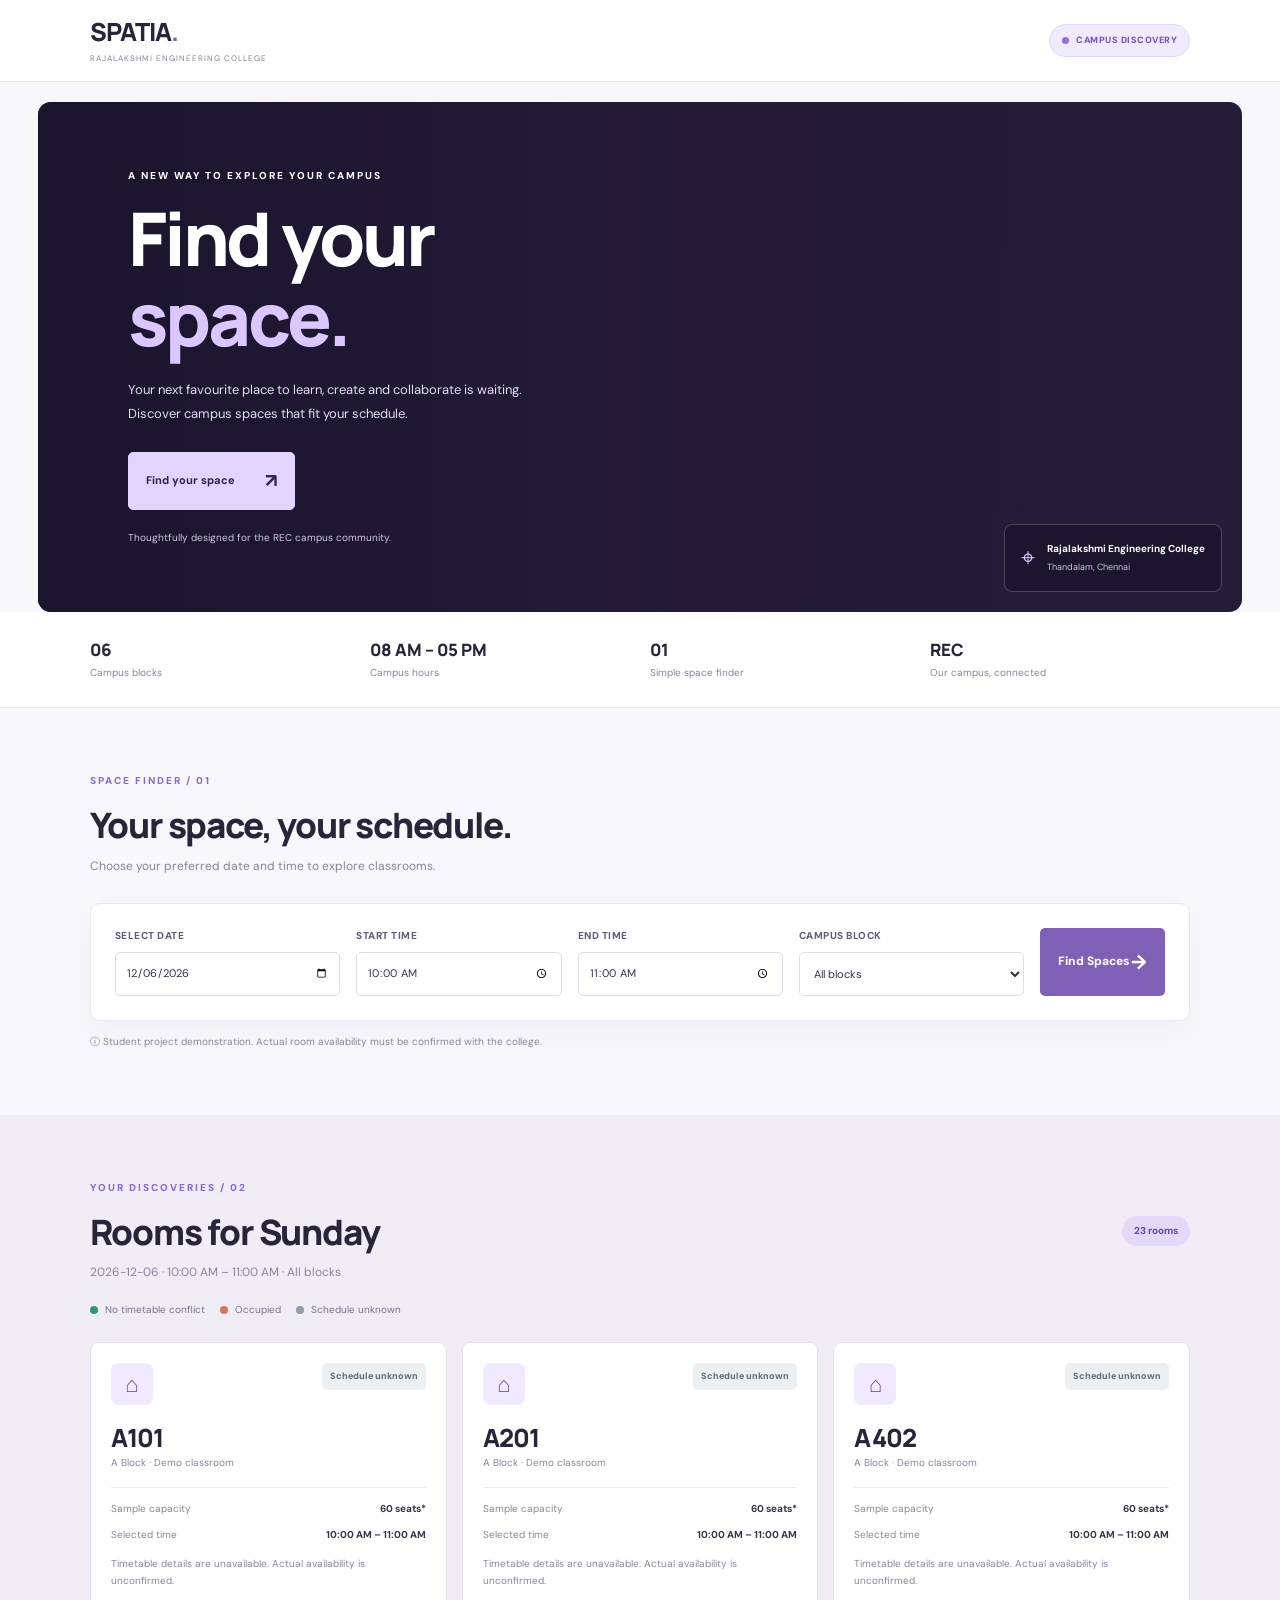
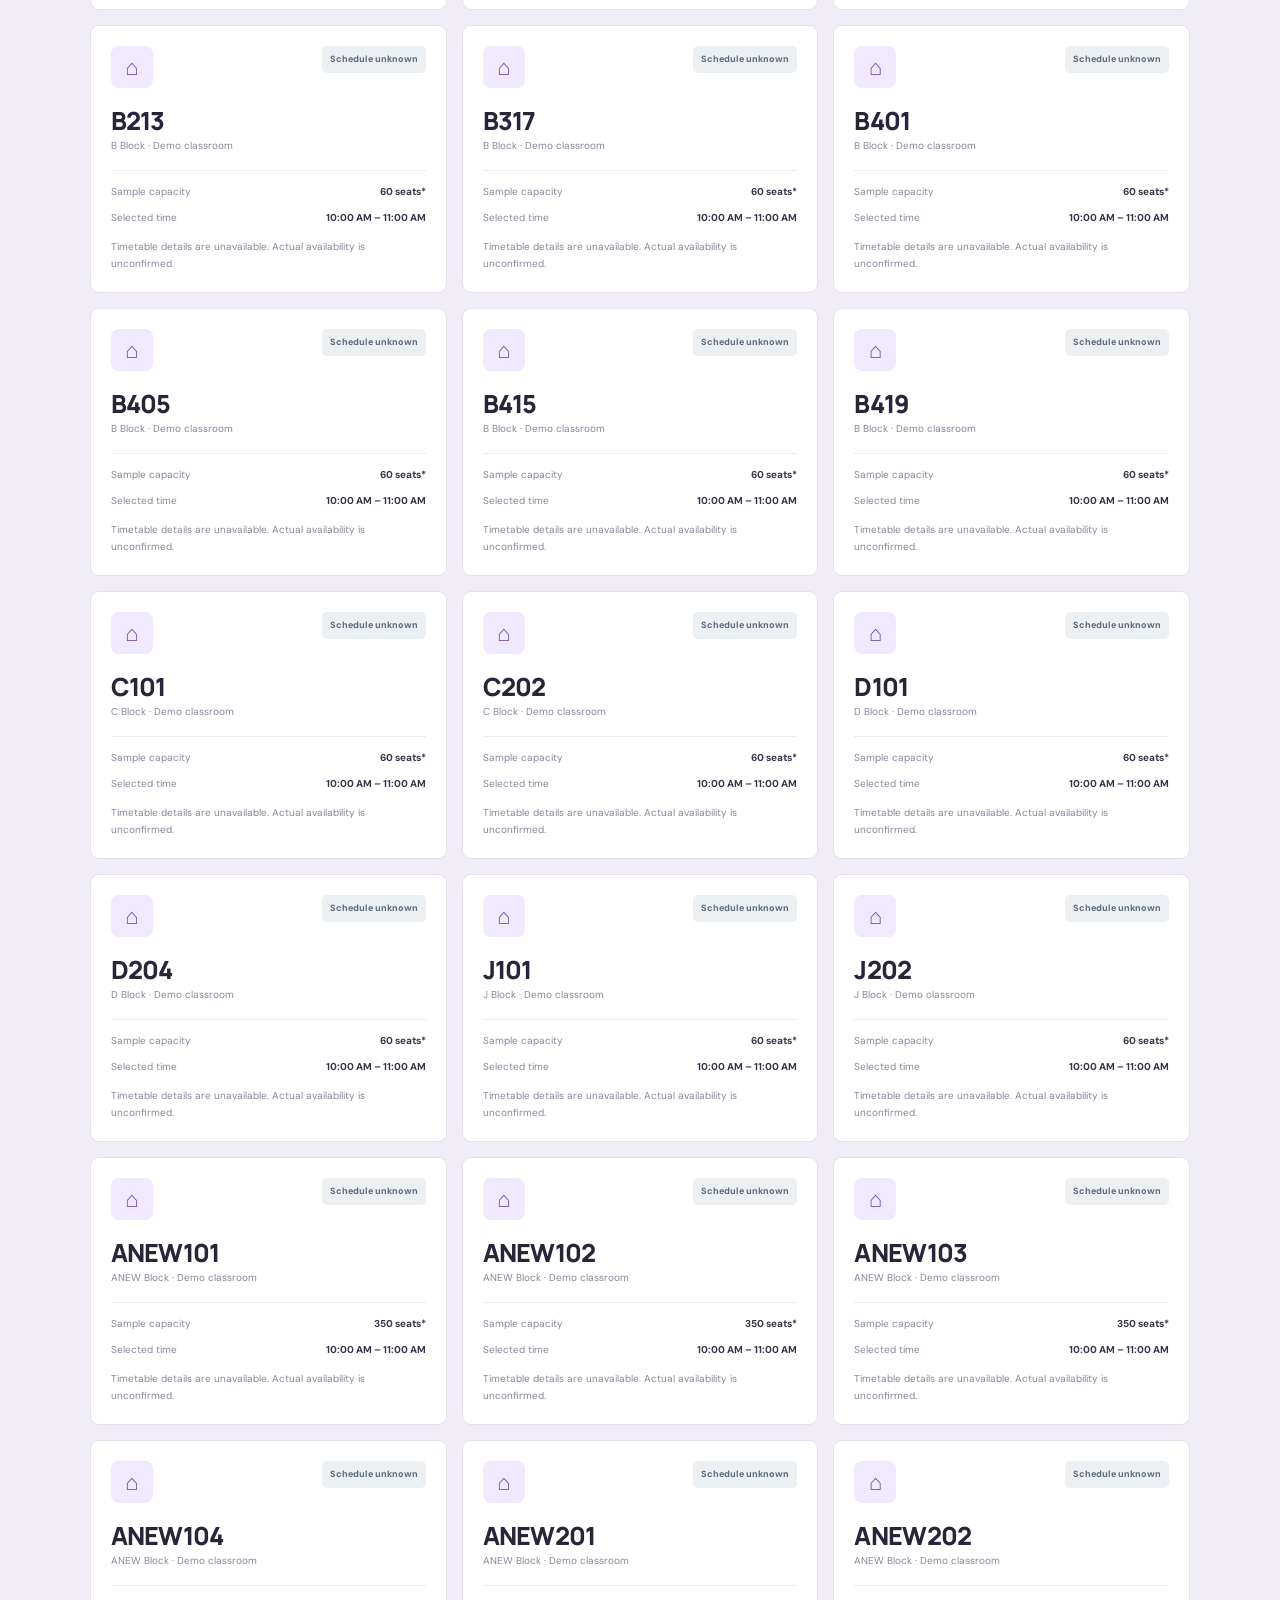
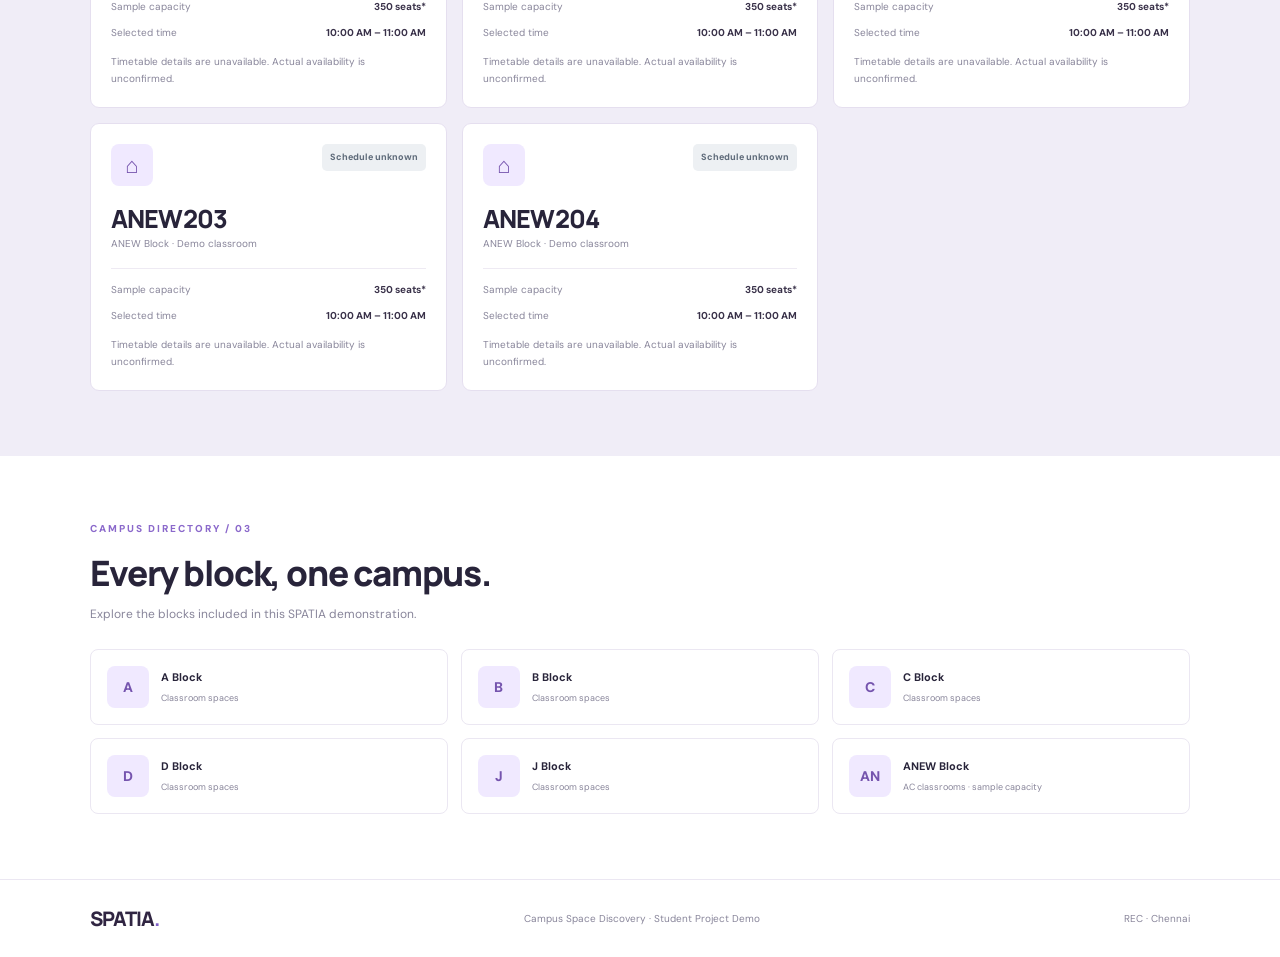
==== index.html @ 3a474bd8 "Add files via upload" ====
<!DOCTYPE html>
<html lang="en">
<head>
  <meta charset="UTF-8">
  <meta name="viewport" content="width=device-width, initial-scale=1.0">
  <meta name="theme-color" content="#17132b">
  <title>SPATIA | REC Campus Space Discovery</title>

  <link rel="preconnect" href="https://fonts.googleapis.com">
  <link rel="preconnect" href="https://fonts.gstatic.com" crossorigin>
  <link href="https://fonts.googleapis.com/css2?family=DM+Sans:wght@400;500;600;700;800&family=Manrope:wght@400;500;600;700;800&display=swap" rel="stylesheet">

  <link rel="stylesheet" href="./style.css">
  <script src="./script.js" defer></script>
</head>
<body>

  <header class="navbar">
    <a href="#" class="brand">
      <img src="./images/logo.png" alt="REC Logo" class="logo"
           onerror="this.style.display='none'">
      <div>
        <strong>SPATIA<span>.</span></strong>
        <small>RAJALAKSHMI ENGINEERING COLLEGE</small>
      </div>
    </a>
    <span class="demo-badge"><i></i> CAMPUS DISCOVERY</span>
  </header>

  <main>
    <section class="hero">
      <div class="hero-shade"></div>

      <div class="hero-content">
        <p class="eyebrow">A NEW WAY TO EXPLORE YOUR CAMPUS</p>

        <h1>Find your<br><span>space.</span></h1>

        <p class="hero-text">
          Your next favourite place to learn, create and collaborate
          is waiting. Discover campus spaces that fit your schedule.
        </p>

        <a class="hero-button" href="#finder">
          Find your space <span>↗</span>
        </a>

        <p class="hero-caption">
          Thoughtfully designed for the REC campus community.
        </p>
      </div>

      <div class="campus-label">
        <span class="pin">⌖</span>
        <div>
          <strong>Rajalakshmi Engineering College</strong>
          <small>Thandalam, Chennai</small>
        </div>
      </div>
    </section>

    <section class="stats">
      <div>
        <strong>06</strong>
        <span>Campus blocks</span>
      </div>
      <div>
        <strong>08 AM – 05 PM</strong>
        <span>Campus hours</span>
      </div>
      <div>
        <strong>01</strong>
        <span>Simple space finder</span>
      </div>
      <div>
        <strong>REC</strong>
        <span>Our campus, connected</span>
      </div>
    </section>

    <section class="section" id="finder">
      <div class="section-heading">
        <p class="eyebrow purple">SPACE FINDER / 01</p>
        <h2>Your space, your schedule.</h2>
        <p>Choose your preferred date and time to explore classrooms.</p>
      </div>

      <form id="searchForm" class="search-panel">
        <div class="field">
          <label for="searchDate">SELECT DATE</label>
          <input id="searchDate" type="date" required>
        </div>

        <div class="field">
          <label for="startTime">START TIME</label>
          <input id="startTime" type="time" value="10:00" required>
        </div>

        <div class="field">
          <label for="endTime">END TIME</label>
          <input id="endTime" type="time" value="11:00" required>
        </div>

        <div class="field">
          <label for="blockFilter">CAMPUS BLOCK</label>
          <select id="blockFilter">
            <option value="Any">All blocks</option>
            <option value="A">A Block</option>
            <option value="B">B Block</option>
            <option value="C">C Block</option>
            <option value="D">D Block</option>
            <option value="J">J Block</option>
            <option value="ANEW">ANEW Block</option>
          </select>
        </div>

        <button class="search-button" type="submit">
          Find Spaces <span>→</span>
        </button>
      </form>

      <p class="info-note">
        ⓘ Student project demonstration. Actual room availability
        must be confirmed with the college.
      </p>
    </section>

    <section class="section results-section" id="results">
      <div class="results-heading">
        <div>
          <p class="eyebrow purple">YOUR DISCOVERIES / 02</p>
          <h2 id="resultsTitle">Explore campus rooms</h2>
          <p id="resultsSubtitle">Select your preferred time to search.</p>
        </div>

        <span class="result-count" id="roomCount">0 rooms</span>
      </div>

      <div class="legend">
        <span><i class="dot free"></i> No timetable conflict</span>
        <span><i class="dot busy"></i> Occupied</span>
        <span><i class="dot unknown"></i> Schedule unknown</span>
      </div>

      <div class="room-grid" id="roomsGrid">
        <div class="empty-state">
          <span>⌕</span>
          <h3>Your next study spot starts here.</h3>
          <p>Choose a date and time to discover campus rooms.</p>
        </div>
      </div>
    </section>

    <section class="section directory">
      <p class="eyebrow purple">CAMPUS DIRECTORY / 03</p>
      <h2>Every block, one campus.</h2>
      <p class="directory-text">
        Explore the blocks included in this SPATIA demonstration.
      </p>

      <div class="block-grid">
        <div class="block-card">
          <span>A</span>
          <div><strong>A Block</strong><small>Classroom spaces</small></div>
        </div>
        <div class="block-card">
          <span>B</span>
          <div><strong>B Block</strong><small>Classroom spaces</small></div>
        </div>
        <div class="block-card">
          <span>C</span>
          <div><strong>C Block</strong><small>Classroom spaces</small></div>
        </div>
        <div class="block-card">
          <span>D</span>
          <div><strong>D Block</strong><small>Classroom spaces</small></div>
        </div>
        <div class="block-card">
          <span>J</span>
          <div><strong>J Block</strong><small>Classroom spaces</small></div>
        </div>
        <div class="block-card">
          <span>AN</span>
          <div>
            <strong>ANEW Block</strong>
            <small>AC classrooms · sample capacity</small>
          </div>
        </div>
      </div>
    </section>
  </main>

  <footer class="footer">
    <a href="#" class="footer-brand">SPATIA<span>.</span></a>
    <p>Campus Space Discovery · Student Project Demo</p>
    <span>REC · Chennai</span>
  </footer>

</body>
</html>
---- style.css ----
:root {
  --purple: #cdb4ff;
  --purple-dark: #8060c8;
  --ink: #28243a;
  --muted: #88859a;
  --line: #ebe7f2;
  --paper: #f8f7fb;
  --dark: #201a34;
}

* {
  box-sizing: border-box;
  margin: 0;
  padding: 0;
}

html {
  scroll-behavior: smooth;
  scroll-padding-top: 20px;
}

body {
  font-family: "DM Sans", sans-serif;
  color: var(--ink);
  background: var(--paper);
  line-height: 1.6;
}

a {
  color: inherit;
  text-decoration: none;
}

button, input, select {
  font: inherit;
}

.navbar {
  min-height: 82px;
  padding: 14px 7%;
  display: flex;
  align-items: center;
  justify-content: space-between;
  gap: 15px;
  background: white;
  border-bottom: 1px solid var(--line);
}

.brand {
  display: flex;
  align-items: center;
  gap: 12px;
}

.logo {
  width: 48px;
  height: 48px;
  object-fit: contain;
}

.brand strong {
  display: block;
  font: 800 25px "Manrope", sans-serif;
  letter-spacing: -1px;
  line-height: 1.2;
}

.brand strong span,
.footer-brand span {
  color: var(--purple-dark);
}

.brand small {
  display: block;
  margin-top: 5px;
  color: var(--muted);
  font-size: 8px;
  letter-spacing: 1px;
}

.demo-badge {
  display: flex;
  align-items: center;
  gap: 7px;
  padding: 8px 12px;
  color: #7353b5;
  background: #f1ebff;
  border: 1px solid #e2d5ff;
  border-radius: 30px;
  font-size: 9px;
  font-weight: 800;
  letter-spacing: .5px;
}

.demo-badge i {
  width: 7px;
  height: 7px;
  background: #9270dc;
  border-radius: 50%;
}

.hero {
  position: relative;
  isolation: isolate;
  overflow: hidden;
  display: flex;
  align-items: center;
  min-height: 510px;
  margin: 20px 3% 0;
  padding: 60px 7%;
  color: white;
  background-color: #28203d;
  background-image: url("./images/rec-campus.jpg");
  background-size: cover;
  background-position: center;
  background-repeat: no-repeat;
  border-radius: 13px;
}

.hero-shade {
  position: absolute;
  inset: 0;
  z-index: -1;
  background:
    linear-gradient(
      90deg,
      rgba(26, 20, 44, .96),
      rgba(35, 25, 55, .78) 55%,
      rgba(27, 21, 44, .30)
    );
}

.hero-content {
  max-width: 600px;
  animation: appear .65s ease both;
}

.eyebrow {
  margin-bottom: 14px;
  font-size: 10px;
  font-weight: 800;
  letter-spacing: 2px;
}

.purple {
  color: #8b69cb;
}

.hero h1 {
  font: 800 clamp(45px, 6vw, 74px)/1.08 "Manrope", sans-serif;
  letter-spacing: -3px;
}

.hero h1 span {
  color: #dcc6ff;
}

.hero-text {
  max-width: 440px;
  margin-top: 20px;
  color: #e3dcec;
  font-size: 13px;
  line-height: 1.9;
}

.hero-button {
  display: inline-flex;
  align-items: center;
  justify-content: space-between;
  gap: 30px;
  margin-top: 25px;
  padding: 13px 17px;
  color: #33234f;
  background: #e3d3ff;
  border: 1px solid #e3d3ff;
  border-radius: 5px;
  font-size: 11px;
  font-weight: 800;
  transition: .2s;
}

.hero-button:hover {
  background: #f1eaff;
  transform: translateY(-2px);
}

.hero-button span {
  font-size: 19px;
}

.hero-caption {
  margin-top: 20px;
  color: #d0c5df;
  font-size: 10px;
}

.campus-label {
  position: absolute;
  right: 20px;
  bottom: 20px;
  display: flex;
  align-items: center;
  gap: 12px;
  padding: 13px 16px;
  background: rgba(27, 21, 43, .84);
  border: 1px solid #ffffff35;
  border-radius: 8px;
  backdrop-filter: blur(8px);
}

.pin {
  color: #dcc6ff;
  font-size: 25px;
}

.campus-label strong,
.campus-label small {
  display: block;
}

.campus-label strong {
  font-size: 10px;
}

.campus-label small {
  margin-top: 3px;
  color: #d0c5df;
  font-size: 9px;
}

.stats {
  display: grid;
  grid-template-columns: repeat(4, 1fr);
  gap: 20px;
  padding: 26px 7%;
  background: white;
  border-bottom: 1px solid var(--line);
}

.stats div {
  display: flex;
  flex-direction: column;
}

.stats strong {
  font: 800 17px "Manrope", sans-serif;
}

.stats div span {
  margin-top: 4px;
  color: var(--muted);
  font-size: 10px;
}

.section {
  padding: 65px 7%;
}

.section-heading h2,
.results-heading h2,
.directory h2 {
  font: 800 clamp(25px, 3vw, 35px)/1.3 "Manrope", sans-serif;
  letter-spacing: -1.2px;
}

.section-heading > p:last-child,
.results-heading > div > p:last-child,
.directory-text {
  margin-top: 8px;
  color: var(--muted);
  font-size: 12px;
}

.search-panel {
  display: grid;
  grid-template-columns: repeat(4, minmax(0, 1fr));
  gap: 16px;
  margin-top: 27px;
  padding: 24px;
  background: white;
  border: 1px solid var(--line);
  border-radius: 10px;
  box-shadow: 0 10px 30px #32214d08;
}

.field {
  display: flex;
  flex-direction: column;
  gap: 8px;
  min-width: 0;
}

.field label {
  color: #655a78;
  font-size: 10px;
  font-weight: 800;
  letter-spacing: .5px;
}

.field input,
.field select {
  width: 100%;
  min-width: 0;
  height: 44px;
  padding: 0 10px;
  color: #393149;
  background: white;
  border: 1px solid #e2dbea;
  border-radius: 5px;
  outline: none;
  font-size: 11px;
}

.field input:focus,
.field select:focus {
  border-color: #9d7bd8;
  box-shadow: 0 0 0 3px #9d7bd81c;
}

.search-button {
  grid-column: 1 / -1;
  display: flex;
  align-items: center;
  justify-content: space-between;
  min-height: 46px;
  padding: 0 18px;
  color: white;
  background: #8060b7;
  border: none;
  border-radius: 5px;
  cursor: pointer;
  font-size: 12px;
  font-weight: 800;
  transition: .2s;
}

.search-button:hover {
  background: #68499f;
}

.search-button span {
  font-size: 20px;
}

.info-note {
  margin-top: 13px;
  color: var(--muted);
  font-size: 10px;
}

.results-section {
  background: #f0edf7;
}

.results-heading {
  display: flex;
  align-items: center;
  justify-content: space-between;
  gap: 18px;
}

.result-count {
  flex-shrink: 0;
  padding: 7px 12px;
  color: #68499f;
  background: #e3d8f7;
  border-radius: 25px;
  font-size: 10px;
  font-weight: 800;
}

.legend {
  display: flex;
  flex-wrap: wrap;
  gap: 15px;
  margin-top: 20px;
  color: #777187;
  font-size: 10px;
}

.legend span {
  display: flex;
  align-items: center;
  gap: 7px;
}

.dot {
  width: 8px;
  height: 8px;
  border-radius: 50%;
}

.dot.free { background: #2b9a72; }
.dot.busy { background: #d57956; }
.dot.unknown { background: #929dab; }

.room-grid {
  display: grid;
  grid-template-columns: repeat(3, minmax(0, 1fr));
  gap: 15px;
  margin-top: 24px;
}

.room-card {
  padding: 20px;
  background: white;
  border: 1px solid #e5dfef;
  border-radius: 9px;
  animation: appear .3s ease both;
  transition: .2s;
}

.room-card:hover {
  transform: translateY(-3px);
  box-shadow: 0 12px 28px #32214d10;
}

.room-card-top {
  display: flex;
  align-items: flex-start;
  justify-content: space-between;
  gap: 8px;
}

.room-icon {
  display: grid;
  place-items: center;
  width: 42px;
  height: 42px;
  color: #7554ae;
  background: #f0e9ff;
  border-radius: 8px;
  font-size: 22px;
}

.room-code {
  margin-top: 15px;
  font: 800 25px "Manrope", sans-serif;
  letter-spacing: -.7px;
}

.room-block {
  color: var(--muted);
  font-size: 10px;
}

.status-pill {
  display: inline-flex;
  padding: 6px 8px;
  border-radius: 5px;
  font-size: 9px;
  font-weight: 800;
}

.status-pill.free {
  color: #24744b;
  background: #e7f6ec;
}

.status-pill.busy {
  color: #a84e2b;
  background: #fff0e9;
}

.status-pill.unknown {
  color: #5f6b7a;
  background: #edf0f3;
}

.room-divider {
  height: 1px;
  margin: 16px 0 13px;
  background: #eeeaf3;
}

.room-meta {
  display: flex;
  justify-content: space-between;
  gap: 8px;
  color: var(--muted);
  font-size: 10px;
}

.room-meta strong {
  color: #393149;
  text-align: right;
}

.room-note {
  margin-top: 12px;
  color: var(--muted);
  font-size: 10px;
  line-height: 1.7;
}

.empty-state {
  grid-column: 1 / -1;
  padding: 35px 20px;
  text-align: center;
  background: white;
  border: 1px dashed #d8cde8;
  border-radius: 9px;
}

.empty-state > span {
  color: #8c6bc9;
  font-size: 32px;
}

.empty-state h3 {
  margin-top: 8px;
  font-size: 16px;
}

.empty-state p {
  margin-top: 6px;
  color: var(--muted);
  font-size: 11px;
}

.directory {
  background: white;
}

.directory-text {
  margin-top: 8px;
}

.block-grid {
  display: grid;
  grid-template-columns: repeat(3, minmax(0, 1fr));
  gap: 13px;
  margin-top: 25px;
}

.block-card {
  display: flex;
  align-items: center;
  gap: 12px;
  padding: 16px;
  border: 1px solid var(--line);
  border-radius: 8px;
  transition: .2s;
}

.block-card:hover {
  background: #faf7ff;
  border-color: #d9c8f6;
}

.block-card > span {
  display: grid;
  place-items: center;
  flex-shrink: 0;
  width: 42px;
  height: 42px;
  color: #7554ae;
  background: #f0e9ff;
  border-radius: 8px;
  font-size: 14px;
  font-weight: 800;
}

.block-card strong,
.block-card small {
  display: block;
}

.block-card strong {
  font-size: 11px;
}

.block-card small {
  margin-top: 4px;
  color: var(--muted);
  font-size: 9px;
}

.footer {
  display: flex;
  align-items: center;
  justify-content: space-between;
  flex-wrap: wrap;
  gap: 15px;
  padding: 25px 7%;
  color: var(--muted);
  background: white;
  border-top: 1px solid var(--line);
  font-size: 10px;
}

.footer-brand {
  color: #302542;
  font: 800 20px "Manrope", sans-serif;
  letter-spacing: -1px;
}

@keyframes appear {
  from { opacity: 0; transform: translateY(9px); }
  to { opacity: 1; transform: translateY(0); }
}

@media (min-width: 1050px) {
  .search-panel {
    grid-template-columns: 1.1fr 1fr 1fr 1.1fr auto;
  }

  .search-button {
    grid-column: auto;
    min-width: 125px;
  }
}

@media (max-width: 760px) {
  .navbar { padding: 14px 4%; }
  .brand small { font-size: 7px; letter-spacing: .3px; }
  .logo { width: 40px; height: 40px; }

  .hero {
    min-height: 480px;
    margin: 12px 2% 0;
    padding: 35px 6%;
  }

  .hero h1 {
    font-size: clamp(42px, 9vw, 60px);
    letter-spacing: -2px;
  }

  .stats {
    grid-template-columns: repeat(2, 1fr);
    padding: 22px 5%;
    gap: 20px;
  }

  .section { padding: 45px 5%; }

  .search-panel {
    grid-template-columns: repeat(2, minmax(0, 1fr));
    padding: 16px;
  }

  .room-grid,
  .block-grid {
    grid-template-columns: repeat(2, minmax(0, 1fr));
  }
}

@media (max-width: 480px) {
  .demo-badge { padding: 7px 8px; font-size: 7px; }
  .hero { min-height: 490px; }
  .hero-content { padding-bottom: 75px; }
  .hero-text { font-size: 12px; }

  .room-grid,
  .block-grid {
    grid-template-columns: 1fr;
  }

  .results-heading { align-items: flex-start; }
  .legend { gap: 10px; }

  .footer p,
  .footer > span {
    width: 100%;
  }
}
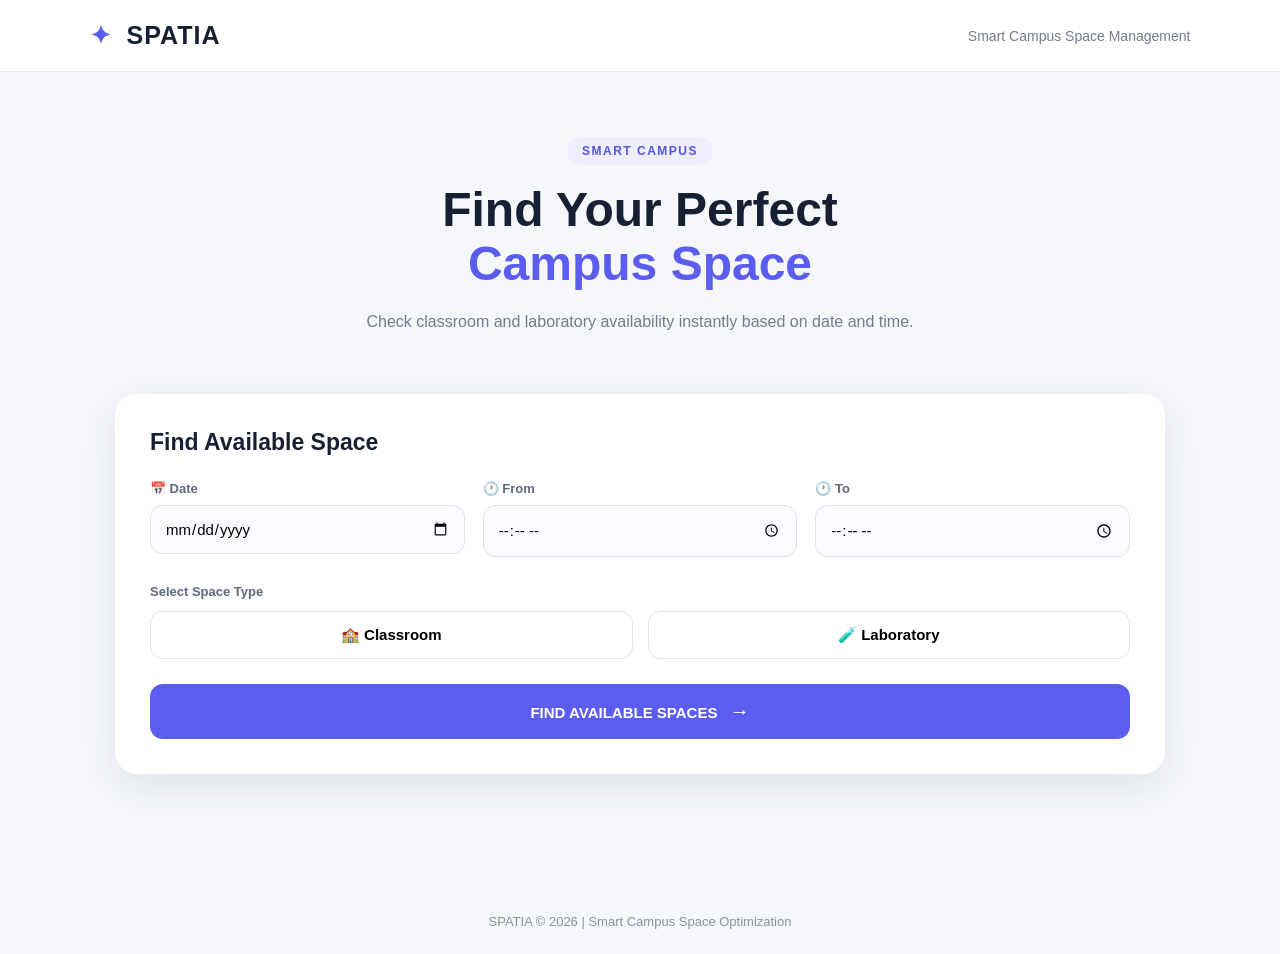
==== commit 31629fa5: "Add files via upload" ====
--- a/index.html
+++ b/index.html
@@ -1,201 +1,109 @@
-
 <!DOCTYPE html>
 <html lang="en">
 <head>
-  <meta charset="UTF-8">
-  <meta name="viewport" content="width=device-width, initial-scale=1.0">
-  <meta name="theme-color" content="#17132b">
-  <title>SPATIA | REC Campus Space Discovery</title>
+    <meta charset="UTF-8">
+    <meta name="viewport" content="width=device-width, initial-scale=1.0">
 
-  <link rel="preconnect" href="https://fonts.googleapis.com">
-  <link rel="preconnect" href="https://fonts.gstatic.com" crossorigin>
-  <link href="https://fonts.googleapis.com/css2?family=DM+Sans:wght@400;500;600;700;800&family=Manrope:wght@400;500;600;700;800&display=swap" rel="stylesheet">
+    <title>SPATIA | Smart Space Finder</title>
 
-  <link rel="stylesheet" href="./style.css">
-  <script src="./script.js" defer></script>
+    <link rel="stylesheet" href="style.css">
 </head>
+
 <body>
 
-  <header class="navbar">
-    <a href="#" class="brand">
-      <img src="./images/logo.png" alt="REC Logo" class="logo"
-           onerror="this.style.display='none'">
-      <div>
-        <strong>SPATIA<span>.</span></strong>
-        <small>RAJALAKSHMI ENGINEERING COLLEGE</small>
-      </div>
-    </a>
-    <span class="demo-badge"><i></i> CAMPUS DISCOVERY</span>
-  </header>
-
-  <main>
-    <section class="hero">
-      <div class="hero-shade"></div>
-
-      <div class="hero-content">
-        <p class="eyebrow">A NEW WAY TO EXPLORE YOUR CAMPUS</p>
-
-        <h1>Find your<br><span>space.</span></h1>
-
-        <p class="hero-text">
-          Your next favourite place to learn, create and collaborate
-          is waiting. Discover campus spaces that fit your schedule.
-        </p>
-
-        <a class="hero-button" href="#finder">
-          Find your space <span>↗</span>
-        </a>
-
-        <p class="hero-caption">
-          Thoughtfully designed for the REC campus community.
-        </p>
-      </div>
-
-      <div class="campus-label">
-        <span class="pin">⌖</span>
-        <div>
-          <strong>Rajalakshmi Engineering College</strong>
-          <small>Thandalam, Chennai</small>
-        </div>
-      </div>
-    </section>
-
-    <section class="stats">
-      <div>
-        <strong>06</strong>
-        <span>Campus blocks</span>
-      </div>
-      <div>
-        <strong>08 AM – 05 PM</strong>
-        <span>Campus hours</span>
-      </div>
-      <div>
-        <strong>01</strong>
-        <span>Simple space finder</span>
-      </div>
-      <div>
-        <strong>REC</strong>
-        <span>Our campus, connected</span>
-      </div>
-    </section>
-
-    <section class="section" id="finder">
-      <div class="section-heading">
-        <p class="eyebrow purple">SPACE FINDER / 01</p>
-        <h2>Your space, your schedule.</h2>
-        <p>Choose your preferred date and time to explore classrooms.</p>
-      </div>
-
-      <form id="searchForm" class="search-panel">
-        <div class="field">
-          <label for="searchDate">SELECT DATE</label>
-          <input id="searchDate" type="date" required>
+    <header class="navbar">
+        <div class="logo">
+            <span>✦</span> SPATIA
         </div>
 
-        <div class="field">
-          <label for="startTime">START TIME</label>
-          <input id="startTime" type="time" value="10:00" required>
+        <div class="nav-text">
+            Smart Campus Space Management
         </div>
+    </header>
 
-        <div class="field">
-          <label for="endTime">END TIME</label>
-          <input id="endTime" type="time" value="11:00" required>
-        </div>
 
-        <div class="field">
-          <label for="blockFilter">CAMPUS BLOCK</label>
-          <select id="blockFilter">
-            <option value="Any">All blocks</option>
-            <option value="A">A Block</option>
-            <option value="B">B Block</option>
-            <option value="C">C Block</option>
-            <option value="D">D Block</option>
-            <option value="J">J Block</option>
-            <option value="ANEW">ANEW Block</option>
-          </select>
-        </div>
+    <main>
 
-        <button class="search-button" type="submit">
-          Find Spaces <span>→</span>
-        </button>
-      </form>
+        <section class="hero">
+            <p class="tag">SMART CAMPUS</p>
 
-      <p class="info-note">
-        ⓘ Student project demonstration. Actual room availability
-        must be confirmed with the college.
-      </p>
-    </section>
+            <h1>Find Your Perfect<br>
+                <span>Campus Space</span>
+            </h1>
 
-    <section class="section results-section" id="results">
-      <div class="results-heading">
-        <div>
-          <p class="eyebrow purple">YOUR DISCOVERIES / 02</p>
-          <h2 id="resultsTitle">Explore campus rooms</h2>
-          <p id="resultsSubtitle">Select your preferred time to search.</p>
-        </div>
+            <p class="subtitle">
+                Check classroom and laboratory availability
+                instantly based on date and time.
+            </p>
+        </section>
 
-        <span class="result-count" id="roomCount">0 rooms</span>
-      </div>
 
-      <div class="legend">
-        <span><i class="dot free"></i> No timetable conflict</span>
-        <span><i class="dot busy"></i> Occupied</span>
-        <span><i class="dot unknown"></i> Schedule unknown</span>
-      </div>
+        <section class="search-card">
 
-      <div class="room-grid" id="roomsGrid">
-        <div class="empty-state">
-          <span>⌕</span>
-          <h3>Your next study spot starts here.</h3>
-          <p>Choose a date and time to discover campus rooms.</p>
-        </div>
-      </div>
-    </section>
+            <h2>Find Available Space</h2>
 
-    <section class="section directory">
-      <p class="eyebrow purple">CAMPUS DIRECTORY / 03</p>
-      <h2>Every block, one campus.</h2>
-      <p class="directory-text">
-        Explore the blocks included in this SPATIA demonstration.
-      </p>
+            <div class="form-grid">
 
-      <div class="block-grid">
-        <div class="block-card">
-          <span>A</span>
-          <div><strong>A Block</strong><small>Classroom spaces</small></div>
-        </div>
-        <div class="block-card">
-          <span>B</span>
-          <div><strong>B Block</strong><small>Classroom spaces</small></div>
-        </div>
-        <div class="block-card">
-          <span>C</span>
-          <div><strong>C Block</strong><small>Classroom spaces</small></div>
-        </div>
-        <div class="block-card">
-          <span>D</span>
-          <div><strong>D Block</strong><small>Classroom spaces</small></div>
-        </div>
-        <div class="block-card">
-          <span>J</span>
-          <div><strong>J Block</strong><small>Classroom spaces</small></div>
-        </div>
-        <div class="block-card">
-          <span>AN</span>
-          <div>
-            <strong>ANEW Block</strong>
-            <small>AC classrooms · sample capacity</small>
-          </div>
-        </div>
-      </div>
-    </section>
-  </main>
+                <div class="input-box">
+                    <label>📅 Date</label>
+                    <input type="date" id="date">
+                </div>
 
-  <footer class="footer">
-    <a href="#" class="footer-brand">SPATIA<span>.</span></a>
-    <p>Campus Space Discovery · Student Project Demo</p>
-    <span>REC · Chennai</span>
-  </footer>
+                <div class="input-box">
+                    <label>🕐 From</label>
+                    <input type="time" id="startTime">
+                </div>
+
+                <div class="input-box">
+                    <label>🕐 To</label>
+                    <input type="time" id="endTime">
+                </div>
+
+            </div>
+
+
+            <div class="space-selection">
+
+                <p>Select Space Type</p>
+
+                <div class="type-buttons">
+
+                    <button
+                        id="classroomBtn"
+                        onclick="selectType('Classroom')">
+                        🏫 Classroom
+                    </button>
+
+                    <button
+                        id="labBtn"
+                        onclick="selectType('Lab')">
+                        🧪 Laboratory
+                    </button>
+
+                </div>
+
+            </div>
+
+
+            <button class="search-btn" onclick="searchSpaces()">
+                FIND AVAILABLE SPACES
+                <span>→</span>
+            </button>
+
+        </section>
+
+
+        <section id="results"></section>
+
+    </main>
+
+
+    <footer>
+        <p>SPATIA © 2026 | Smart Campus Space Optimization</p>
+    </footer>
+
+
+    <script src="script.js"></script>
 
 </body>
 </html>
--- a/style.css
+++ b/style.css
@@ -1,668 +1,323 @@
-
-:root {
-  --purple: #cdb4ff;
-  --purple-dark: #8060c8;
-  --ink: #28243a;
-  --muted: #88859a;
-  --line: #ebe7f2;
-  --paper: #f8f7fb;
-  --dark: #201a34;
-}
-
 * {
-  box-sizing: border-box;
-  margin: 0;
-  padding: 0;
-}
-
-html {
-  scroll-behavior: smooth;
-  scroll-padding-top: 20px;
+    margin: 0;
+    padding: 0;
+    box-sizing: border-box;
+    font-family: "Segoe UI", Arial, sans-serif;
 }
 
 body {
-  font-family: "DM Sans", sans-serif;
-  color: var(--ink);
-  background: var(--paper);
-  line-height: 1.6;
-}
-
-a {
-  color: inherit;
-  text-decoration: none;
-}
-
-button, input, select {
-  font: inherit;
-}
+    min-height: 100vh;
+    background: #f5f7fb;
+    color: #172033;
+}
+
+/* NAVBAR */
 
 .navbar {
-  min-height: 82px;
-  padding: 14px 7%;
-  display: flex;
-  align-items: center;
-  justify-content: space-between;
-  gap: 15px;
-  background: white;
-  border-bottom: 1px solid var(--line);
-}
-
-.brand {
-  display: flex;
-  align-items: center;
-  gap: 12px;
+    height: 72px;
+    padding: 0 7%;
+    display: flex;
+    align-items: center;
+    justify-content: space-between;
+    background: white;
+    border-bottom: 1px solid #e8ebf2;
 }
 
 .logo {
-  width: 48px;
-  height: 48px;
-  object-fit: contain;
-}
-
-.brand strong {
-  display: block;
-  font: 800 25px "Manrope", sans-serif;
-  letter-spacing: -1px;
-  line-height: 1.2;
-}
-
-.brand strong span,
-.footer-brand span {
-  color: var(--purple-dark);
-}
-
-.brand small {
-  display: block;
-  margin-top: 5px;
-  color: var(--muted);
-  font-size: 8px;
-  letter-spacing: 1px;
-}
-
-.demo-badge {
-  display: flex;
-  align-items: center;
-  gap: 7px;
-  padding: 8px 12px;
-  color: #7353b5;
-  background: #f1ebff;
-  border: 1px solid #e2d5ff;
-  border-radius: 30px;
-  font-size: 9px;
-  font-weight: 800;
-  letter-spacing: .5px;
-}
-
-.demo-badge i {
-  width: 7px;
-  height: 7px;
-  background: #9270dc;
-  border-radius: 50%;
-}
+    font-size: 25px;
+    font-weight: 800;
+    letter-spacing: 1px;
+}
+
+.logo span {
+    color: #5b5cf0;
+    margin-right: 7px;
+}
+
+.nav-text {
+    color: #737b8c;
+    font-size: 14px;
+}
+
+
+/* HERO */
 
 .hero {
-  position: relative;
-  isolation: isolate;
-  overflow: hidden;
-  display: flex;
-  align-items: center;
-  min-height: 510px;
-  margin: 20px 3% 0;
-  padding: 60px 7%;
-  color: white;
-  background-color: #28203d;
-  background-image: url("./images/rec-campus.jpg");
-  background-size: cover;
-  background-position: center;
-  background-repeat: no-repeat;
-  border-radius: 13px;
-}
-
-.hero-shade {
-  position: absolute;
-  inset: 0;
-  z-index: -1;
-  background:
-    linear-gradient(
-      90deg,
-      rgba(26, 20, 44, .96),
-      rgba(35, 25, 55, .78) 55%,
-      rgba(27, 21, 44, .30)
-    );
-}
-
-.hero-content {
-  max-width: 600px;
-  animation: appear .65s ease both;
-}
-
-.eyebrow {
-  margin-bottom: 14px;
-  font-size: 10px;
-  font-weight: 800;
-  letter-spacing: 2px;
-}
-
-.purple {
-  color: #8b69cb;
+    text-align: center;
+    padding: 65px 20px 35px;
+}
+
+.tag {
+    display: inline-block;
+    padding: 7px 15px;
+    border-radius: 30px;
+    background: #eeeeff;
+    color: #5556df;
+    font-size: 12px;
+    font-weight: 700;
+    letter-spacing: 1.5px;
+    margin-bottom: 18px;
 }
 
 .hero h1 {
-  font: 800 clamp(45px, 6vw, 74px)/1.08 "Manrope", sans-serif;
-  letter-spacing: -3px;
+    font-size: 48px;
+    line-height: 1.12;
+    margin-bottom: 18px;
 }
 
 .hero h1 span {
-  color: #dcc6ff;
-}
-
-.hero-text {
-  max-width: 440px;
-  margin-top: 20px;
-  color: #e3dcec;
-  font-size: 13px;
-  line-height: 1.9;
-}
-
-.hero-button {
-  display: inline-flex;
-  align-items: center;
-  justify-content: space-between;
-  gap: 30px;
-  margin-top: 25px;
-  padding: 13px 17px;
-  color: #33234f;
-  background: #e3d3ff;
-  border: 1px solid #e3d3ff;
-  border-radius: 5px;
-  font-size: 11px;
-  font-weight: 800;
-  transition: .2s;
-}
-
-.hero-button:hover {
-  background: #f1eaff;
-  transform: translateY(-2px);
-}
-
-.hero-button span {
-  font-size: 19px;
-}
-
-.hero-caption {
-  margin-top: 20px;
-  color: #d0c5df;
-  font-size: 10px;
-}
-
-.campus-label {
-  position: absolute;
-  right: 20px;
-  bottom: 20px;
-  display: flex;
-  align-items: center;
-  gap: 12px;
-  padding: 13px 16px;
-  background: rgba(27, 21, 43, .84);
-  border: 1px solid #ffffff35;
-  border-radius: 8px;
-  backdrop-filter: blur(8px);
-}
-
-.pin {
-  color: #dcc6ff;
-  font-size: 25px;
-}
-
-.campus-label strong,
-.campus-label small {
-  display: block;
-}
-
-.campus-label strong {
-  font-size: 10px;
-}
-
-.campus-label small {
-  margin-top: 3px;
-  color: #d0c5df;
-  font-size: 9px;
-}
-
-.stats {
-  display: grid;
-  grid-template-columns: repeat(4, 1fr);
-  gap: 20px;
-  padding: 26px 7%;
-  background: white;
-  border-bottom: 1px solid var(--line);
-}
-
-.stats div {
-  display: flex;
-  flex-direction: column;
-}
-
-.stats strong {
-  font: 800 17px "Manrope", sans-serif;
-}
-
-.stats div span {
-  margin-top: 4px;
-  color: var(--muted);
-  font-size: 10px;
-}
-
-.section {
-  padding: 65px 7%;
-}
-
-.section-heading h2,
-.results-heading h2,
-.directory h2 {
-  font: 800 clamp(25px, 3vw, 35px)/1.3 "Manrope", sans-serif;
-  letter-spacing: -1.2px;
-}
-
-.section-heading > p:last-child,
-.results-heading > div > p:last-child,
-.directory-text {
-  margin-top: 8px;
-  color: var(--muted);
-  font-size: 12px;
-}
-
-.search-panel {
-  display: grid;
-  grid-template-columns: repeat(4, minmax(0, 1fr));
-  gap: 16px;
-  margin-top: 27px;
-  padding: 24px;
-  background: white;
-  border: 1px solid var(--line);
-  border-radius: 10px;
-  box-shadow: 0 10px 30px #32214d08;
-}
-
-.field {
-  display: flex;
-  flex-direction: column;
-  gap: 8px;
-  min-width: 0;
-}
-
-.field label {
-  color: #655a78;
-  font-size: 10px;
-  font-weight: 800;
-  letter-spacing: .5px;
-}
-
-.field input,
-.field select {
-  width: 100%;
-  min-width: 0;
-  height: 44px;
-  padding: 0 10px;
-  color: #393149;
-  background: white;
-  border: 1px solid #e2dbea;
-  border-radius: 5px;
-  outline: none;
-  font-size: 11px;
-}
-
-.field input:focus,
-.field select:focus {
-  border-color: #9d7bd8;
-  box-shadow: 0 0 0 3px #9d7bd81c;
-}
-
-.search-button {
-  grid-column: 1 / -1;
-  display: flex;
-  align-items: center;
-  justify-content: space-between;
-  min-height: 46px;
-  padding: 0 18px;
-  color: white;
-  background: #8060b7;
-  border: none;
-  border-radius: 5px;
-  cursor: pointer;
-  font-size: 12px;
-  font-weight: 800;
-  transition: .2s;
-}
-
-.search-button:hover {
-  background: #68499f;
-}
-
-.search-button span {
-  font-size: 20px;
-}
-
-.info-note {
-  margin-top: 13px;
-  color: var(--muted);
-  font-size: 10px;
-}
-
-.results-section {
-  background: #f0edf7;
-}
-
-.results-heading {
-  display: flex;
-  align-items: center;
-  justify-content: space-between;
-  gap: 18px;
-}
-
-.result-count {
-  flex-shrink: 0;
-  padding: 7px 12px;
-  color: #68499f;
-  background: #e3d8f7;
-  border-radius: 25px;
-  font-size: 10px;
-  font-weight: 800;
-}
-
-.legend {
-  display: flex;
-  flex-wrap: wrap;
-  gap: 15px;
-  margin-top: 20px;
-  color: #777187;
-  font-size: 10px;
-}
-
-.legend span {
-  display: flex;
-  align-items: center;
-  gap: 7px;
-}
-
-.dot {
-  width: 8px;
-  height: 8px;
-  border-radius: 50%;
-}
-
-.dot.free { background: #2b9a72; }
-.dot.busy { background: #d57956; }
-.dot.unknown { background: #929dab; }
-
-.room-grid {
-  display: grid;
-  grid-template-columns: repeat(3, minmax(0, 1fr));
-  gap: 15px;
-  margin-top: 24px;
-}
-
-.room-card {
-  padding: 20px;
-  background: white;
-  border: 1px solid #e5dfef;
-  border-radius: 9px;
-  animation: appear .3s ease both;
-  transition: .2s;
-}
-
-.room-card:hover {
-  transform: translateY(-3px);
-  box-shadow: 0 12px 28px #32214d10;
-}
-
-.room-card-top {
-  display: flex;
-  align-items: flex-start;
-  justify-content: space-between;
-  gap: 8px;
-}
-
-.room-icon {
-  display: grid;
-  place-items: center;
-  width: 42px;
-  height: 42px;
-  color: #7554ae;
-  background: #f0e9ff;
-  border-radius: 8px;
-  font-size: 22px;
-}
-
-.room-code {
-  margin-top: 15px;
-  font: 800 25px "Manrope", sans-serif;
-  letter-spacing: -.7px;
-}
-
-.room-block {
-  color: var(--muted);
-  font-size: 10px;
-}
-
-.status-pill {
-  display: inline-flex;
-  padding: 6px 8px;
-  border-radius: 5px;
-  font-size: 9px;
-  font-weight: 800;
-}
-
-.status-pill.free {
-  color: #24744b;
-  background: #e7f6ec;
-}
-
-.status-pill.busy {
-  color: #a84e2b;
-  background: #fff0e9;
-}
-
-.status-pill.unknown {
-  color: #5f6b7a;
-  background: #edf0f3;
-}
-
-.room-divider {
-  height: 1px;
-  margin: 16px 0 13px;
-  background: #eeeaf3;
-}
-
-.room-meta {
-  display: flex;
-  justify-content: space-between;
-  gap: 8px;
-  color: var(--muted);
-  font-size: 10px;
-}
-
-.room-meta strong {
-  color: #393149;
-  text-align: right;
-}
-
-.room-note {
-  margin-top: 12px;
-  color: var(--muted);
-  font-size: 10px;
-  line-height: 1.7;
-}
-
-.empty-state {
-  grid-column: 1 / -1;
-  padding: 35px 20px;
-  text-align: center;
-  background: white;
-  border: 1px dashed #d8cde8;
-  border-radius: 9px;
-}
-
-.empty-state > span {
-  color: #8c6bc9;
-  font-size: 32px;
-}
-
-.empty-state h3 {
-  margin-top: 8px;
-  font-size: 16px;
-}
-
-.empty-state p {
-  margin-top: 6px;
-  color: var(--muted);
-  font-size: 11px;
-}
-
-.directory {
-  background: white;
-}
-
-.directory-text {
-  margin-top: 8px;
-}
-
-.block-grid {
-  display: grid;
-  grid-template-columns: repeat(3, minmax(0, 1fr));
-  gap: 13px;
-  margin-top: 25px;
-}
-
-.block-card {
-  display: flex;
-  align-items: center;
-  gap: 12px;
-  padding: 16px;
-  border: 1px solid var(--line);
-  border-radius: 8px;
-  transition: .2s;
-}
-
-.block-card:hover {
-  background: #faf7ff;
-  border-color: #d9c8f6;
-}
-
-.block-card > span {
-  display: grid;
-  place-items: center;
-  flex-shrink: 0;
-  width: 42px;
-  height: 42px;
-  color: #7554ae;
-  background: #f0e9ff;
-  border-radius: 8px;
-  font-size: 14px;
-  font-weight: 800;
-}
-
-.block-card strong,
-.block-card small {
-  display: block;
-}
-
-.block-card strong {
-  font-size: 11px;
-}
-
-.block-card small {
-  margin-top: 4px;
-  color: var(--muted);
-  font-size: 9px;
-}
-
-.footer {
-  display: flex;
-  align-items: center;
-  justify-content: space-between;
-  flex-wrap: wrap;
-  gap: 15px;
-  padding: 25px 7%;
-  color: var(--muted);
-  background: white;
-  border-top: 1px solid var(--line);
-  font-size: 10px;
-}
-
-.footer-brand {
-  color: #302542;
-  font: 800 20px "Manrope", sans-serif;
-  letter-spacing: -1px;
-}
-
-@keyframes appear {
-  from { opacity: 0; transform: translateY(9px); }
-  to { opacity: 1; transform: translateY(0); }
-}
-
-@media (min-width: 1050px) {
-  .search-panel {
-    grid-template-columns: 1.1fr 1fr 1fr 1.1fr auto;
-  }
-
-  .search-button {
-    grid-column: auto;
-    min-width: 125px;
-  }
-}
-
-@media (max-width: 760px) {
-  .navbar { padding: 14px 4%; }
-  .brand small { font-size: 7px; letter-spacing: .3px; }
-  .logo { width: 40px; height: 40px; }
-
-  .hero {
-    min-height: 480px;
-    margin: 12px 2% 0;
-    padding: 35px 6%;
-  }
-
-  .hero h1 {
-    font-size: clamp(42px, 9vw, 60px);
-    letter-spacing: -2px;
-  }
-
-  .stats {
-    grid-template-columns: repeat(2, 1fr);
-    padding: 22px 5%;
+    color: #5b5cf0;
+}
+
+.subtitle {
+    max-width: 600px;
+    margin: auto;
+    color: #737b8c;
+    font-size: 16px;
+    line-height: 1.6;
+}
+
+
+/* SEARCH CARD */
+
+.search-card {
+    width: 88%;
+    max-width: 1050px;
+    margin: 25px auto 55px;
+    background: white;
+    padding: 35px;
+    border-radius: 22px;
+    box-shadow: 0 12px 40px rgba(40, 45, 80, 0.10);
+}
+
+.search-card h2 {
+    font-size: 23px;
+    margin-bottom: 25px;
+}
+
+
+/* INPUTS */
+
+.form-grid {
+    display: grid;
+    grid-template-columns: repeat(3, 1fr);
+    gap: 18px;
+}
+
+.input-box {
+    display: flex;
+    flex-direction: column;
+    gap: 9px;
+}
+
+.input-box label {
+    font-size: 13px;
+    font-weight: 600;
+    color: #60697a;
+}
+
+.input-box input {
+    width: 100%;
+    padding: 14px;
+    border: 1px solid #dfe3eb;
+    border-radius: 12px;
+    font-size: 15px;
+    outline: none;
+    background: #fafbfe;
+}
+
+.input-box input:focus {
+    border-color: #5b5cf0;
+}
+
+
+/* TYPE */
+
+.space-selection {
+    margin-top: 27px;
+}
+
+.space-selection p {
+    font-size: 13px;
+    font-weight: 600;
+    color: #60697a;
+    margin-bottom: 12px;
+}
+
+.type-buttons {
+    display: flex;
+    gap: 15px;
+}
+
+.type-buttons button {
+    flex: 1;
+    padding: 14px;
+    border: 1px solid #dfe3eb;
+    background: white;
+    border-radius: 12px;
+    font-size: 15px;
+    font-weight: 600;
+    cursor: pointer;
+    transition: 0.2s;
+}
+
+.type-buttons button:hover {
+    border-color: #5b5cf0;
+}
+
+.type-buttons button.selected {
+    background: #5b5cf0;
+    color: white;
+    border-color: #5b5cf0;
+}
+
+
+/* SEARCH BUTTON */
+
+.search-btn {
+    width: 100%;
+    margin-top: 25px;
+    padding: 16px;
+    border: none;
+    border-radius: 13px;
+    background: #5b5cf0;
+    color: white;
+    font-size: 15px;
+    font-weight: 700;
+    cursor: pointer;
+    transition: 0.2s;
+}
+
+.search-btn:hover {
+    transform: translateY(-2px);
+    background: #4849d9;
+}
+
+.search-btn span {
+    margin-left: 8px;
+    font-size: 20px;
+}
+
+
+/* RESULTS */
+
+#results {
+    width: 88%;
+    max-width: 1050px;
+    margin: auto;
+    padding-bottom: 60px;
+}
+
+#results h2 {
+    margin-bottom: 20px;
+    font-size: 25px;
+}
+
+.space-grid {
+    display: grid;
+    grid-template-columns: repeat(3, 1fr);
     gap: 20px;
-  }
-
-  .section { padding: 45px 5%; }
-
-  .search-panel {
-    grid-template-columns: repeat(2, minmax(0, 1fr));
-    padding: 16px;
-  }
-
-  .room-grid,
-  .block-grid {
-    grid-template-columns: repeat(2, minmax(0, 1fr));
-  }
-}
-
-@media (max-width: 480px) {
-  .demo-badge { padding: 7px 8px; font-size: 7px; }
-  .hero { min-height: 490px; }
-  .hero-content { padding-bottom: 75px; }
-  .hero-text { font-size: 12px; }
-
-  .room-grid,
-  .block-grid {
-    grid-template-columns: 1fr;
-  }
-
-  .results-heading { align-items: flex-start; }
-  .legend { gap: 10px; }
-
-  .footer p,
-  .footer > span {
-    width: 100%;
-  }
+}
+
+.space-card {
+    background: white;
+    border-radius: 18px;
+    padding: 23px;
+    border: 1px solid #e8ebf2;
+    box-shadow: 0 7px 25px rgba(40, 45, 80, 0.07);
+    transition: 0.2s;
+}
+
+.space-card:hover {
+    transform: translateY(-4px);
+}
+
+.space-card h3 {
+    font-size: 22px;
+    margin-bottom: 8px;
+}
+
+.space-card p {
+    color: #727b8c;
+    font-size: 14px;
+    margin: 6px 0;
+}
+
+
+/* STATUS */
+
+.status {
+    display: inline-block;
+    margin: 15px 0 10px;
+    padding: 7px 13px;
+    border-radius: 20px;
+    font-size: 12px;
+    font-weight: 800;
+}
+
+.status.available {
+    background: #e8f8ef;
+    color: #16834a;
+}
+
+.status.occupied {
+    background: #fff3d9;
+    color: #b87500;
+}
+
+.class-details {
+    margin-top: 10px;
+    padding-top: 12px;
+    border-top: 1px solid #edf0f5;
+}
+
+.class-details p {
+    color: #555e70;
+}
+
+
+/* MESSAGE */
+
+.message {
+    background: white;
+    padding: 25px;
+    border-radius: 15px;
+    text-align: center;
+    color: #737b8c;
+}
+
+
+/* FOOTER */
+
+footer {
+    text-align: center;
+    padding: 25px;
+    color: #8991a1;
+    font-size: 13px;
+}
+
+
+/* MOBILE */
+
+@media (max-width: 800px) {
+
+    .hero h1 {
+        font-size: 36px;
+    }
+
+    .form-grid {
+        grid-template-columns: 1fr;
+    }
+
+    .space-grid {
+        grid-template-columns: 1fr;
+    }
+
+    .navbar {
+        padding: 0 5%;
+    }
+
+    .nav-text {
+        display: none;
+    }
 }
